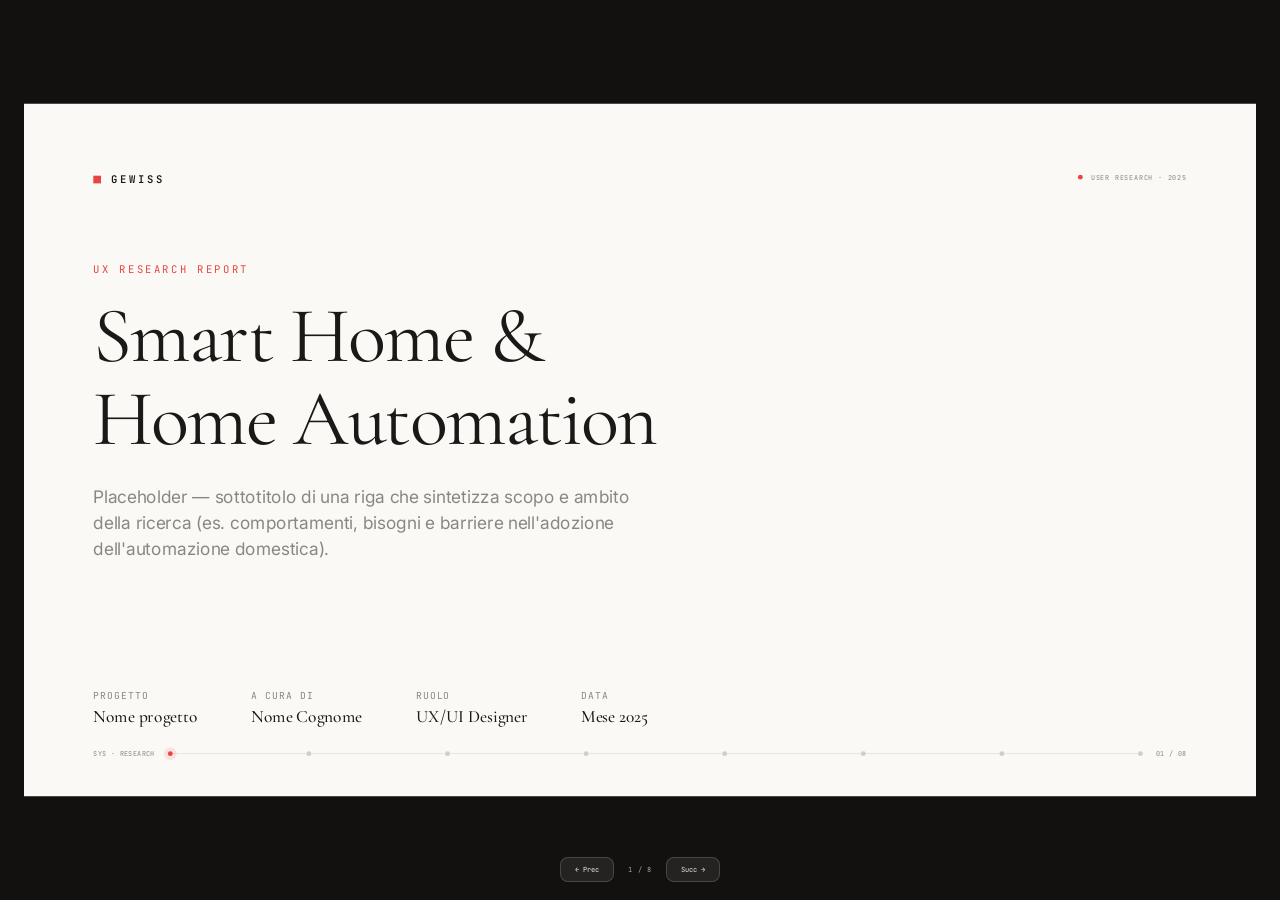
==== index.html @ 470aae7a "deploy: update index.html to main version" ====
<!doctype html>
<html lang="it">
<head>
<meta charset="utf-8" />
<meta name="viewport" content="width=device-width, initial-scale=1" />
<title>Gewiss · User Research — Smart Home</title>
<link rel="preconnect" href="https://fonts.googleapis.com">
<link rel="preconnect" href="https://fonts.gstatic.com" crossorigin>
<link href="https://fonts.googleapis.com/css2?family=Cormorant+Garamond:ital,wght@0,300;0,400;0,500;0,600;0,700;1,300;1,400;1,500&family=Inter:wght@400;500;600;700;800&family=JetBrains+Mono:wght@400;500;600&display=swap" rel="stylesheet">
<style>
  :root {
    /* ---- Palette Gewiss + Swiss Monochrome ---- */
    --o1: #FDFEEF; /* extremely pale orange-yellow */
    --o2: #F9C5B2;
    --o3: #F59B7A;
    --o4: #EF6A3C;
    --brand: #E84642; /* Gewiss orange-red accent */
    --o6: #D83706;
    --o7: #A22900;
    
    /* Monochrome base grays */
    --g1: #FAF9F6; /* warm off-white (alabaster) */
    --g2: #F3F1ED; /* light warm gray */
    --g3: #E6E3DE; /* lines gray */
    --g4: #D2CDC6;
    --g5: #8C867E;
    --g6: #5C5751;
    --g7: #1A1918; /* rich near-black */
    --g8: #000000;
    
    --beige: #C8B49A;
    --blue: #4A90D9;
    --lime: #8AC34A;
    --purple: #9B59B6;
    --teal: #26A69A;

    --ink: var(--g7);
    --muted: var(--g6);
    --faint: var(--g5);
    --line: var(--g3);
    --surface: #FFFFFF;
    --page: var(--g1);

    --sans: "Inter", -apple-system, BlinkMacSystemFont, "Segoe UI", sans-serif;
    --serif: "Cormorant Garamond", Georgia, serif;
    --mono: "JetBrains Mono", ui-monospace, SFMono-Regular, Menlo, monospace;

    --stage-w: 1280px;
    --stage-h: 720px;
    --pad: 72px;
  }

  * { box-sizing: border-box; }
  html, body { margin: 0; height: 100%; }
  body {
    background: #121110;
    font-family: var(--sans);
    color: var(--ink);
    -webkit-font-smoothing: antialiased;
    overflow: hidden;
  }

  /* ---------- Deck viewport / fit-to-screen ---------- */
  #viewport {
    position: fixed; inset: 0;
    display: flex; align-items: center; justify-content: center;
  }
  #scaler { 
    width: var(--stage-w); 
    height: var(--stage-h); 
    transform-origin: center center; 
    overflow: hidden; /* prevents transition leakage */
  }

  .slide {
    position: absolute; top: 0; left: 0;
    width: var(--stage-w); height: var(--stage-h);
    background: var(--page);
    padding: var(--pad);
    display: none;
    overflow: hidden;
  }

  /* ---------- Shared: system rail (signature) ---------- */
  .kicker {
    font-family: var(--mono); 
    font-size: 7px !important; /* chrome at 7px */
    letter-spacing: .14em;
    text-transform: uppercase; 
    color: var(--faint);
    display: flex; align-items: center; gap: 8px;
  }
  .kicker .dot { width: 5px; height: 5px; border-radius: 50%; background: var(--brand); }

  .rail {
    position: absolute; left: var(--pad); right: var(--pad); bottom: 40px;
    display: flex; align-items: center; gap: 0;
  }
  .rail .track { flex: 1; height: 1px; background: var(--line); position: relative; }
  .rail .node {
    width: 5px !important; height: 5px !important; border-radius: 50%; background: var(--g4);
    position: absolute; top: -2px; transform: translateX(-50%);
  }
  .rail .node.on { background: var(--brand); box-shadow: 0 0 0 4px rgba(232,70,66,.12); }
  .rail .tag {
    font-family: var(--mono); 
    font-size: 7px !important; /* chrome at 7px */
    color: var(--faint);
    letter-spacing: .08em; white-space: nowrap;
  }
  .rail .tag.left { margin-right: 16px; }
  .rail .tag.right { margin-left: 16px; }

  /* ---------- Slide 1 · Cover ---------- */
  .cover { display: flex; flex-direction: column; height: 100%; }
  .cover .top { display: flex; justify-content: space-between; align-items: flex-start; }
  .brandmark {
    font-family: var(--mono); font-weight: 600; font-size: 11px; letter-spacing: .22em;
    color: var(--ink); text-transform: uppercase;
    display: flex; align-items: center; gap: 10px;
  }
  .brandmark .sq { width: 8px; height: 8px; background: var(--brand); }
  .cover .center { flex: 1; display: flex; flex-direction: column; justify-content: center; }
  .cover .eyebrow {
    font-family: var(--mono); font-size: 11px; letter-spacing: .18em; text-transform: uppercase;
    color: var(--brand); margin-bottom: 20px;
  }
  .cover h1 {
    font-family: var(--serif); /* Serif for editorial feel */
    font-size: 82px; line-height: 1.05; font-weight: 400; letter-spacing: -0.02em;
    margin: 0; color: var(--ink); max-width: 15ch;
  }
  .cover h1 em { font-style: italic; font-weight: 300; color: var(--faint); }
  .cover .lead {
    margin-top: 24px; font-size: 18px; color: var(--muted); max-width: 52ch; line-height: 1.5;
  }
  .cover .meta {
    display: flex; gap: 56px; margin-top: 36px;
  }
  .metaItem { display: flex; flex-direction: column; gap: 4px; }
  .metaItem .lab { font-family: var(--mono); font-size: 10px; letter-spacing: .12em; text-transform: uppercase; color: var(--faint); }
  .metaItem .val { font-family: var(--serif); font-size: 18px; color: var(--ink); font-weight: 500; }
  .ph { color: var(--faint); font-weight: 400; }

  /* ---------- Slide 2 · Indice ---------- */
  .head { display: flex; justify-content: space-between; align-items: baseline; }
  .head h2 {
    font-family: var(--serif); /* Elegant Serif Title */
    font-size: 52px; font-weight: 400; letter-spacing: -0.02em; margin: 0; color: var(--ink);
  }
  .agenda { margin-top: 48px; }
  .agenda .row {
    display: grid; grid-template-columns: 64px 1fr auto; align-items: center;
    gap: 28px; padding: 18px 4px; border-top: 1px solid var(--line);
  }
  .agenda .row:last-child { border-bottom: 1px solid var(--line); }
  .agenda .num { font-family: var(--serif); font-size: 20px; font-weight: 400; color: var(--faint); }
  .agenda .row.hot .num { color: var(--brand); }
  .agenda .row.hot .num::after { 
    content: ""; display: inline-block; width: 5px; height: 5px; 
    border-radius: 50%; background: var(--brand); margin-left: 12px; 
    vertical-align: middle; 
  }
  .agenda .title { font-family: var(--sans); font-size: 22px; font-weight: 500; color: var(--ink); letter-spacing: -0.01em; }
  .agenda .sub { font-family: var(--mono); font-size: 10px; color: var(--faint); letter-spacing: .05em; }

  /* ---------- Slide 3 · Personas ---------- */
  .cards { margin-top: 34px; display: grid; grid-template-columns: repeat(3, 1fr); gap: 24px; }
  .card {
    background: var(--surface); border: 1px solid var(--line); border-radius: 0px; /* Sharp corners for Swiss look */
    padding: 24px 24px 16px; display: flex; flex-direction: column; gap: 16px; min-height: 0;
  }
  .photo {
    width: 100%; height: 180px; border-radius: 0px; /* Sharp corners */
    background: repeating-linear-gradient(45deg, var(--g2), var(--g2) 10px, var(--g1) 10px, var(--g1) 20px);
    border: 1px solid var(--line);
    display: flex; align-items: center; justify-content: center;
    color: var(--faint); font-family: var(--mono); font-size: 10px; letter-spacing: .12em; text-transform: uppercase;
  }
  .photo.has-img {
    border: 1px solid var(--line);
    background-position: center 25%;
    background-size: cover;
    background-repeat: no-repeat;
    /* Fashion/Art-directed Black & White treatment */
    filter: grayscale(100%) contrast(1.1) brightness(0.95);
    transition: filter 0.3s ease;
  }
  .photo.has-img:hover {
    filter: grayscale(0%) contrast(1) brightness(1);
  }
  .archetype { display: flex; align-items: center; gap: 9px; }
  .archetype .pdot { width: 8px; height: 8px; border-radius: 50%; }
  .archetype .plabel { font-family: var(--mono); font-size: 10px; letter-spacing: .12em; text-transform: uppercase; color: var(--muted); }
  .pname { font-family: var(--serif); font-size: 28px; font-weight: 500; color: var(--ink); letter-spacing: -0.01em; line-height: 1.1; }
  .prole { font-family: var(--sans); font-size: 13px; color: var(--muted); margin-top: 4px; }
  .attrs { display: flex; flex-direction: column; gap: 9px; margin-top: 2px; }
  .attr { display: flex; justify-content: space-between; gap: 12px; font-size: 12px; }
  .attr .k { font-family: var(--mono); font-size: 10px; letter-spacing: .06em; text-transform: uppercase; color: var(--faint); }
  .attr .v { color: var(--ink); text-align: right; }
  .caption {
    margin-top: auto; padding-top: 14px; border-top: 1px solid var(--line);
    font-size: 12px; line-height: 1.5; color: var(--muted); font-style: italic;
  }

  /* ---------- Slide 4 · Insights (editorial grid) ---------- */
  .insights {
    margin-top: 40px;
    display: grid; grid-template-columns: repeat(3, 1fr); column-gap: 48px; row-gap: 0;
  }
  .ins {
    border-top: 1px solid var(--line);
    padding: 24px 0 26px;
    display: flex; flex-direction: column; gap: 10px;
    position: relative;
  }
  .ins .n { font-family: var(--serif); font-size: 24px; font-weight: 400; color: var(--faint); }
  .ins p { margin: 0; font-family: var(--sans); font-size: 15px; line-height: 1.5; color: var(--ink); font-weight: 400; }
  .ins.hot { border-top-color: var(--brand); }
  .ins.hot .n { color: var(--brand); }
  .ins .flag {
    font-family: var(--mono); font-size: 9px; letter-spacing: .14em; text-transform: uppercase;
    color: var(--brand); margin-top: 2px;
  }

  /* ---------- Slide · Contesto & obiettivi ---------- */
  .ctx { display: flex; gap: 56px; height: 100%; align-items: stretch; }
  .ctx-left { flex: 1.12; display: flex; flex-direction: column; }
  .ctx-brand { font-family: var(--mono); font-size: 10px; letter-spacing: .2em; text-transform: uppercase; color: var(--ink); margin-top: 20px; }
  .ctx-mid { display: flex; flex-direction: column; justify-content: center; height: 100%; }
  .ctx-mid h2 { font-family: var(--serif); font-size: 54px; line-height: 1.1; font-weight: 400; letter-spacing: -0.02em; margin: 0; color: var(--ink); }
  .ctx-mid .sub { margin-top: 22px; font-size: 18px; line-height: 1.5; color: var(--muted); max-width: 38ch; font-weight: 300; }
  .hl-brand { color: var(--brand); }
  .hl-mute { color: var(--faint); }
  .hl-ink { color: var(--ink); font-weight: 600; }
  .quals-lab { font-family: var(--mono); font-size: 10px; letter-spacing: .14em; text-transform: uppercase; color: var(--faint); margin-bottom: 14px; }
  .quals { display: flex; gap: 24px; flex-wrap: wrap; }
  .qual { display: flex; align-items: center; gap: 9px; font-size: 14px; color: var(--ink); font-weight: 500; }
  .qual .qd { width: 8px; height: 8px; border-radius: 50%; }
  .ctx-right { 
    flex: 1; border-radius: 0px; border: 1px solid var(--line); background-size: cover; background-position: center; 
    filter: grayscale(100%) contrast(1.1) brightness(0.95);
    transition: filter 0.3s ease;
  }
  .ctx-right:hover {
    filter: grayscale(0%) contrast(1) brightness(1);
  }

  /* ---------- Slide · Metodologia & partecipanti ---------- */
  .method { display: flex; gap: 64px; margin-top: 40px; }
  .mcol { flex: 1; display: flex; flex-direction: column; }
  .mlabel { font-family: var(--mono); font-size: 10px; letter-spacing: .14em; text-transform: uppercase; color: var(--faint); margin-bottom: 22px; }
  .step { display: grid; grid-template-columns: auto 1fr; gap: 22px; padding: 22px 0; }
  .step .sn { font-family: var(--serif); font-size: 20px; color: var(--brand); letter-spacing: .06em; padding-top: 3px; }
  .step h3 { margin: 0 0 6px; font-family: var(--serif); font-size: 22px; font-weight: 500; letter-spacing: -0.01em; color: var(--ink); }
  .step p { margin: 0; font-size: 14px; line-height: 1.45; color: var(--muted); max-width: 40ch; }

  .pnum { display: flex; align-items: baseline; gap: 16px; margin-top: 2px; }
  .pnum .big { font-family: var(--serif); font-size: 96px; font-weight: 300; line-height: .9; letter-spacing: -0.04em; color: var(--brand); }
  .pnum .plab { font-size: 18px; font-weight: 500; color: var(--ink); }
  .pnote { margin-top: 14px; font-size: 14px; line-height: 1.45; color: var(--muted); max-width: 34ch; }
  .pgrid { margin-top: 30px; display: grid; grid-template-columns: repeat(10, 16px); gap: 12px; }
  .pgrid span { width: 12px; height: 12px; border-radius: 50%; background: var(--brand); }
  .pgrid span.ghost { background: var(--o2); }

  /* ---------- Slide · Opportunità di design ---------- */
  .opps { margin-top: 40px; display: grid; grid-template-columns: repeat(2, 1fr); gap: 24px; }
  .opp-card {
    background: var(--surface); border: 1px solid var(--line); border-radius: 0px; /* Sharp corners */
    padding: 28px 28px 24px; display: flex; flex-direction: column; gap: 14px;
  }
  .opp-card .opp-num {
    font-family: var(--serif); font-size: 20px; font-weight: 400;
    color: var(--brand);
  }
  .opp-card h3 {
    margin: 0; font-family: var(--serif); font-size: 24px; font-weight: 500; letter-spacing: -0.01em;
    color: var(--ink); line-height: 1.25;
  }
  .opp-card .opp-desc {
    margin: 0; font-size: 14px; line-height: 1.5; color: var(--muted); max-width: 42ch;
  }
  .opp-card .opp-tag {
    margin-top: auto; padding-top: 14px; border-top: 1px solid var(--line);
    font-family: var(--mono); font-size: 10px; letter-spacing: .14em;
    text-transform: uppercase; color: var(--faint);
  }
  .opp-card.highlight { 
    border-color: var(--brand); 
    background: linear-gradient(180deg, #fff 0%, var(--o1) 150%);
  }

  /* ---------- Chrome (nav + counter) ---------- */
  .chrome { position: fixed; bottom: 18px; left: 0; right: 0; display: flex; justify-content: center; gap: 14px; z-index: 10; }
  .chrome button {
    font-family: var(--mono); font-size: 7px !important; /* chrome at 7px */
    background: rgba(255,255,255,0.08); color: #e9e6e4; border: 1px solid rgba(255,255,255,0.16);
    padding: 7px 14px; border-radius: 8px; cursor: pointer; transition: background .15s;
  }
  .chrome button:hover { background: rgba(255,255,255,0.16); }
  .chrome button:focus-visible { outline: 2px solid var(--brand); outline-offset: 2px; }
  .counter { font-family: var(--mono); font-size: 7px !important; color: #a29e9c; align-self: center; letter-spacing: .1em; }

  @media (prefers-reduced-motion:reduce) { * { transition: none!important; } }

  /* ---------- Print → one 16:9 slide per page ---------- */
  @page { size: 1280px 720px; margin: 0; }

  /* ── Keynote-style Slide transition animations (ease ease) ── */
  @keyframes slideCrossFadeIn {
    from { opacity: 0; }
    to   { opacity: 1; }
  }
  @keyframes elementFadeIn {
    from { opacity: 0; transform: translateY(12px); }
    to   { opacity: 1; transform: translateY(0); }
  }
  @keyframes cardIn {
    from { opacity: 0; transform: translateY(14px); }
    to   { opacity: 1; transform: translateY(0); }
  }
  @keyframes fadeIn {
    from { opacity: 0; }
    to   { opacity: 1; }
  }

  /* Entering slide: fades in on top */
  .slide.active {
    display: block;
    z-index: 2;
    animation: slideCrossFadeIn 0.3s ease forwards;
  }

  /* Leaving slide: stays fully opaque below until removed */
  .slide.leaving {
    display: block !important;
    z-index: 1;
    opacity: 1;
    pointer-events: none;
  }

  /* ── Element entry animation (staggered on active slides, delayed by 0.2s to stagger during slide fade-in) ── */
  .slide.active .agenda .row,
  .slide.active .mcol,
  .slide.active .step,
  .slide.active .card,
  .slide.active .ins,
  .slide.active .opp-card {
    opacity: 0;
    animation: elementFadeIn 0.45s ease both;
  }

  /* Agenda row stagger */
  .slide.active .agenda .row:nth-child(1) { animation-delay: 0.24s; }
  .slide.active .agenda .row:nth-child(2) { animation-delay: 0.30s; }
  .slide.active .agenda .row:nth-child(3) { animation-delay: 0.36s; }
  .slide.active .agenda .row:nth-child(4) { animation-delay: 0.42s; }
  .slide.active .agenda .row:nth-child(5) { animation-delay: 0.48s; }
  .slide.active .agenda .row:nth-child(6) { animation-delay: 0.54s; }

  /* Method stagger */
  .slide.active .mcol:nth-child(1) { animation-delay: 0.24s; }
  .slide.active .mcol:nth-child(2) { animation-delay: 0.34s; }

  .slide.active .step:nth-child(1) { animation-delay: 0.28s; }
  .slide.active .step:nth-child(2) { animation-delay: 0.38s; }
  .slide.active .step:nth-child(3) { animation-delay: 0.48s; }

  /* Archetype card stagger */
  .slide.active .card:nth-child(1) { animation-delay: 0.24s; }
  .slide.active .card:nth-child(2) { animation-delay: 0.34s; }
  .slide.active .card:nth-child(3) { animation-delay: 0.44s; }

  /* Insight card stagger */
  .slide.active .ins:nth-child(1) { animation-delay: 0.24s; }
  .slide.active .ins:nth-child(2) { animation-delay: 0.34s; }
  .slide.active .ins:nth-child(3) { animation-delay: 0.44s; }

  /* Opportunities card stagger */
  .slide.active .opp-card:nth-child(1) { animation-delay: 0.24s; }
  .slide.active .opp-card:nth-child(2) { animation-delay: 0.34s; }
  .slide.active .opp-card:nth-child(3) { animation-delay: 0.44s; }

  /* User journey card stagger */
  .journey-panel.active .p-col {
    opacity: 0;
    animation: cardIn 0.45s ease both;
  }
  .journey-panel.active .p-col:nth-child(1) { animation-delay: 0.26s; }
  .journey-panel.active .p-col:nth-child(2) { animation-delay: 0.32s; }
  .journey-panel.active .p-col:nth-child(3) { animation-delay: 0.38s; }
  .journey-panel.active .p-col:nth-child(4) { animation-delay: 0.44s; }
  .journey-panel.active .p-col:nth-child(5) { animation-delay: 0.50s; }
</style>
</head>
<body>

<div id="viewport">
  <div id="scaler">

    <!-- ============ SLIDE 1 · COPERTINA ============ -->
    <section class="slide active" data-name="Copertina">
      <div class="cover">
        <div class="top">
          <div class="brandmark"><span class="sq"></span>GEWISS</div>
          <div class="kicker"><span class="dot"></span>User Research · 2025</div>
        </div>

        <div class="center">
          <div class="eyebrow">UX Research Report</div>
          <h1>Smart Home &amp;<br>Home Automation</h1>
          <p class="lead"><span class="ph">Placeholder — sottotitolo di una riga che sintetizza scopo e ambito della ricerca (es. comportamenti, bisogni e barriere nell'adozione dell'automazione domestica).</span></p>
        </div>

        <div class="meta">
          <div class="metaItem"><span class="lab">Progetto</span><span class="val ph">Nome progetto</span></div>
          <div class="metaItem"><span class="lab">A cura di</span><span class="val ph">Nome Cognome</span></div>
          <div class="metaItem"><span class="lab">Ruolo</span><span class="val ph">UX/UI Designer</span></div>
          <div class="metaItem"><span class="lab">Data</span><span class="val ph">Mese 2025</span></div>
        </div>
      </div>

            <div class="rail">
        <span class="tag left">SYS · RESEARCH</span>
        <div class="track">
          <span class="node on" style="left:0%"></span>
          <span class="node" style="left:14.3%"></span>
          <span class="node" style="left:28.6%"></span>
          <span class="node" style="left:42.9%"></span>
          <span class="node" style="left:57.1%"></span>
          <span class="node" style="left:71.4%"></span>
          <span class="node" style="left:85.7%"></span>
          <span class="node" style="left:100%"></span>
        </div>
        <span class="tag right">01 / 08</span>
      </div>
    </section>

    <!-- ============ SLIDE 2 · INDICE ============ -->
    <section class="slide" data-name="Indice">
      <div class="head">
        <h2>Indice</h2>
        <div class="kicker"><span class="dot"></span>00 · Overview</div>
      </div>

      <div class="agenda">
        <div class="row">
          <span class="num">01</span>
          <span class="title">Contesto &amp; obiettivi</span>
          <span class="sub">Overview del progetto</span>
        </div>
        <div class="row">
          <span class="num">02</span>
          <span class="title">Metodologia &amp; partecipanti</span>
          <span class="sub">Desk research · survey · interviste</span>
        </div>
        <div class="row">
          <span class="num">03</span>
          <span class="title">User Personas</span>
          <span class="sub">3 profili</span>
        </div>
        <div class="row">
          <span class="num">04</span>
          <span class="title">Insights</span>
          <span class="sub">9 insight chiave</span>
        </div>
        <div class="row">
          <span class="num">05</span>
          <span class="title">User journey</span>
          <span class="sub">Mappe d'uso: Marco, Chiara, Pina</span>
        </div>
        <div class="row hot">
          <span class="num">06</span>
          <span class="title">Opportunità di design</span>
          <span class="sub">4 opportunità prodotto</span>
        </div>
      </div>

            <div class="rail">
        <span class="tag left">SYS · INDEX</span>
        <div class="track">
          <span class="node" style="left:0%"></span>
          <span class="node on" style="left:14.3%"></span>
          <span class="node" style="left:28.6%"></span>
          <span class="node" style="left:42.9%"></span>
          <span class="node" style="left:57.1%"></span>
          <span class="node" style="left:71.4%"></span>
          <span class="node" style="left:85.7%"></span>
          <span class="node" style="left:100%"></span>
        </div>
        <span class="tag right">02 / 08</span>
      </div>
    </section>

    <!-- ============ SLIDE · CONTESTO & OBIETTIVI ============ -->
    <section class="slide" data-name="Contesto & obiettivi">
      <div class="ctx">
        <div class="ctx-left">
          <div class="kicker"><span class="dot"></span>01 · Contesto &amp; obiettivi</div>
          <div class="ctx-brand">AI Home Agent · GEWISS</div>

          <div class="ctx-mid">
            <h2>Dal controllo dei dispositivi alla <span class="hl-brand">collaborazione con la casa</span>.</h2>
            <p class="sub">Un’esperienza <span class="hl-brand">intent-based</span> in cui persone e AI gestiscono la casa <span class="hl-ink">insieme</span>.</p>
          </div>

          <div>
            <div class="quals-lab">La casa diventa</div>
            <div class="quals">
              <span class="qual"><span class="qd" style="background:var(--brand)"></span>Trasparente</span>
              <span class="qual"><span class="qd" style="background:var(--brand)"></span>Affidabile</span>
              <span class="qual"><span class="qd" style="background:var(--brand)"></span>Progressivamente autonoma</span>
            </div>
          </div>
        </div>

        <div class="ctx-right" role="img" aria-label="Rendering di una smart home al tramonto con dispositivi connessi" style="background-image:url('[data-uri]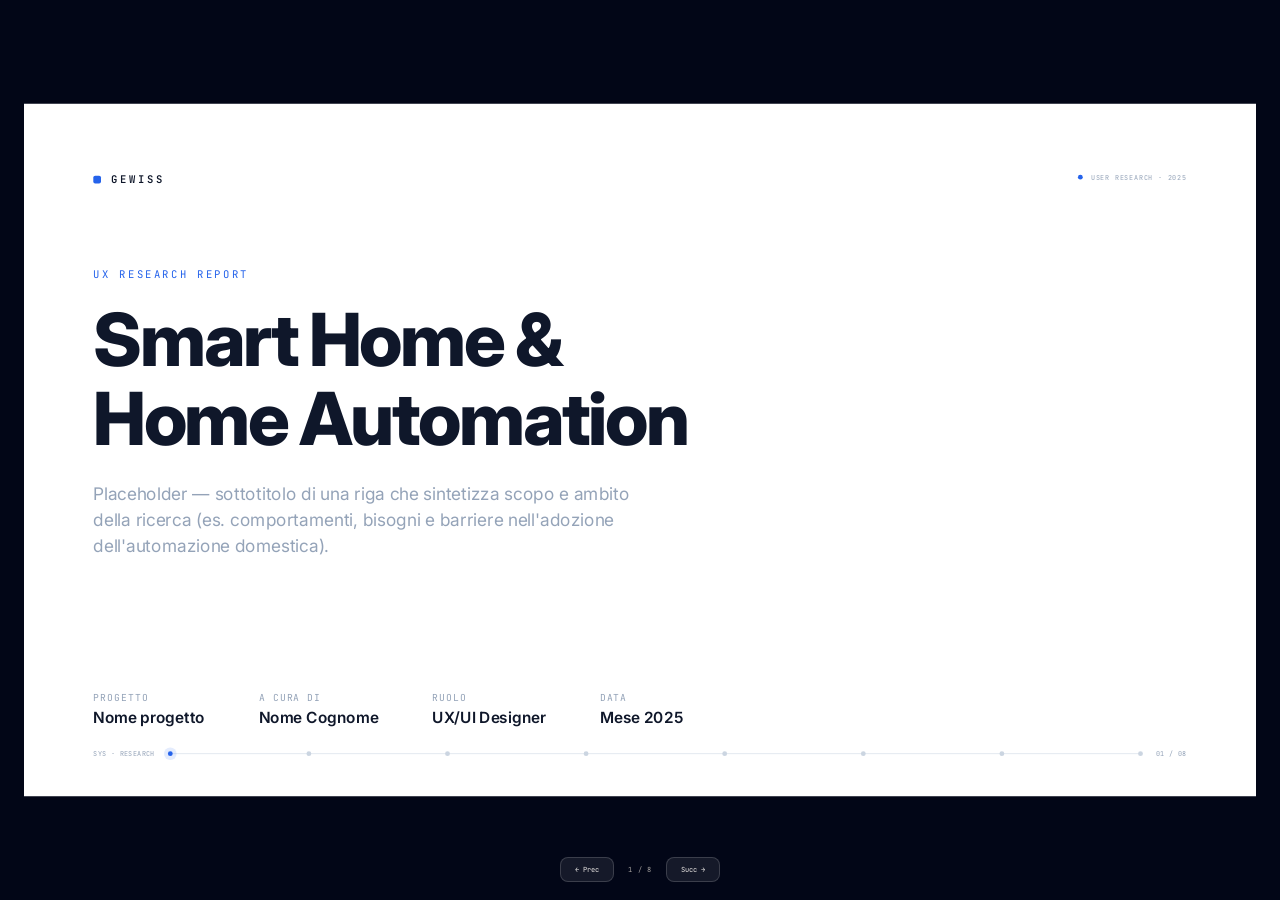
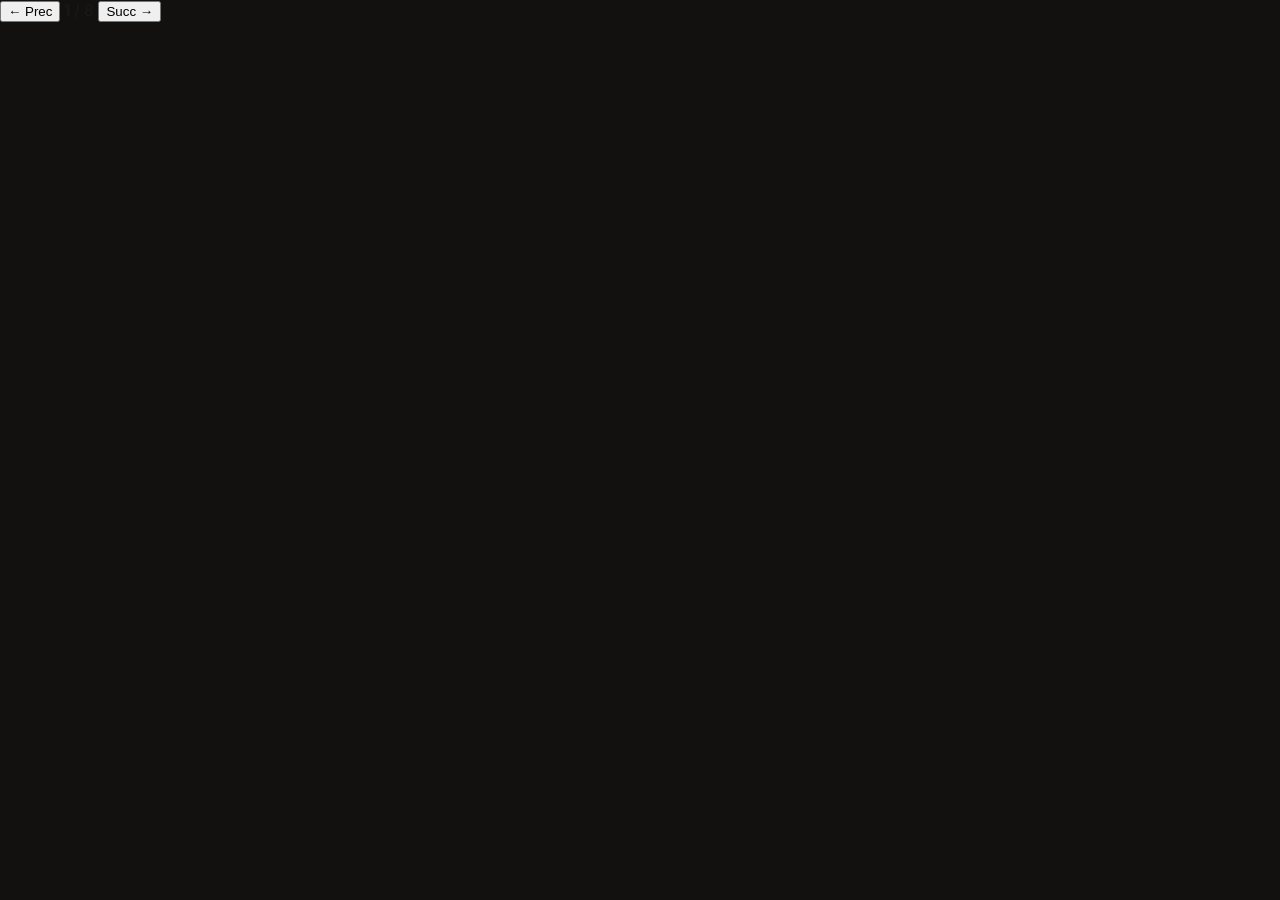
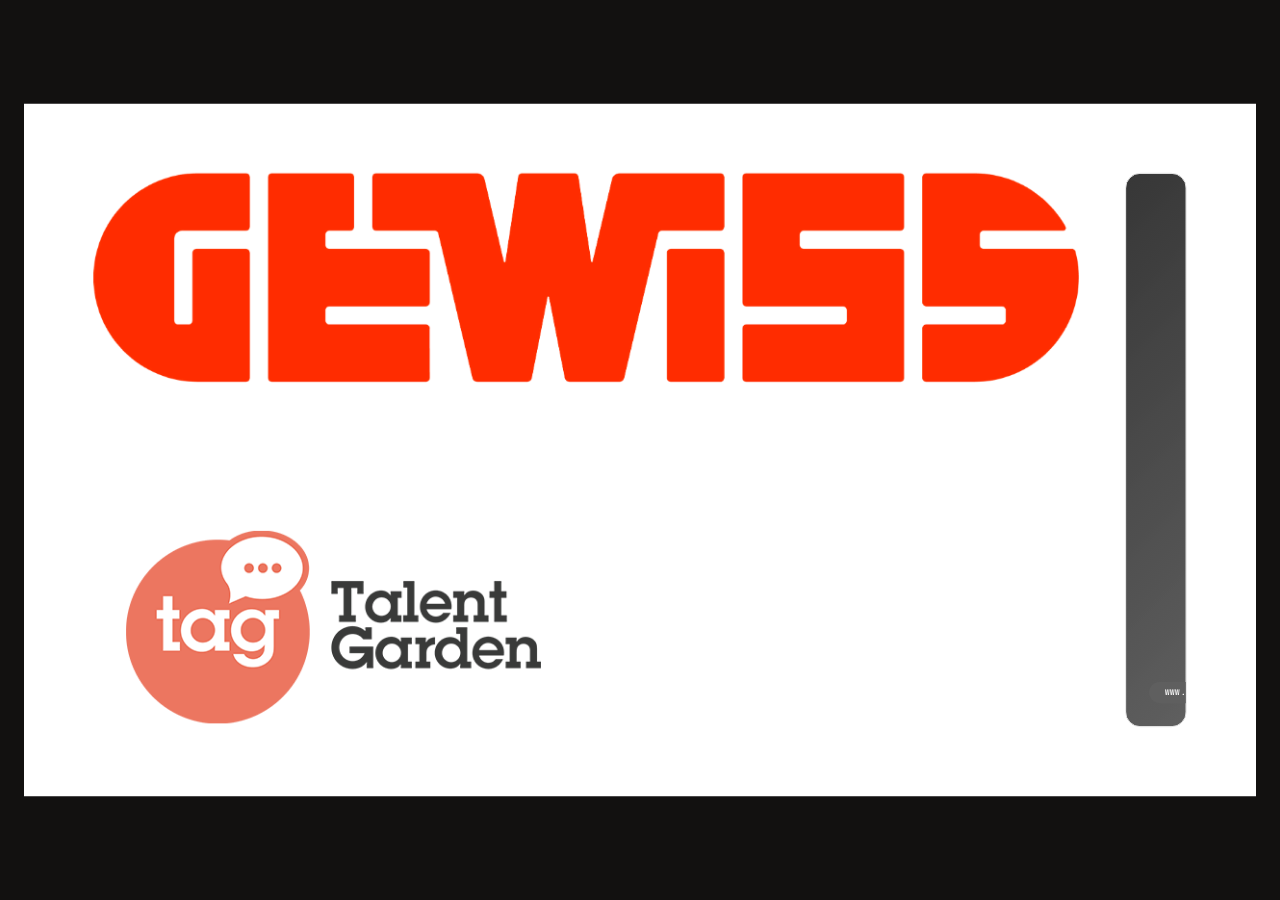
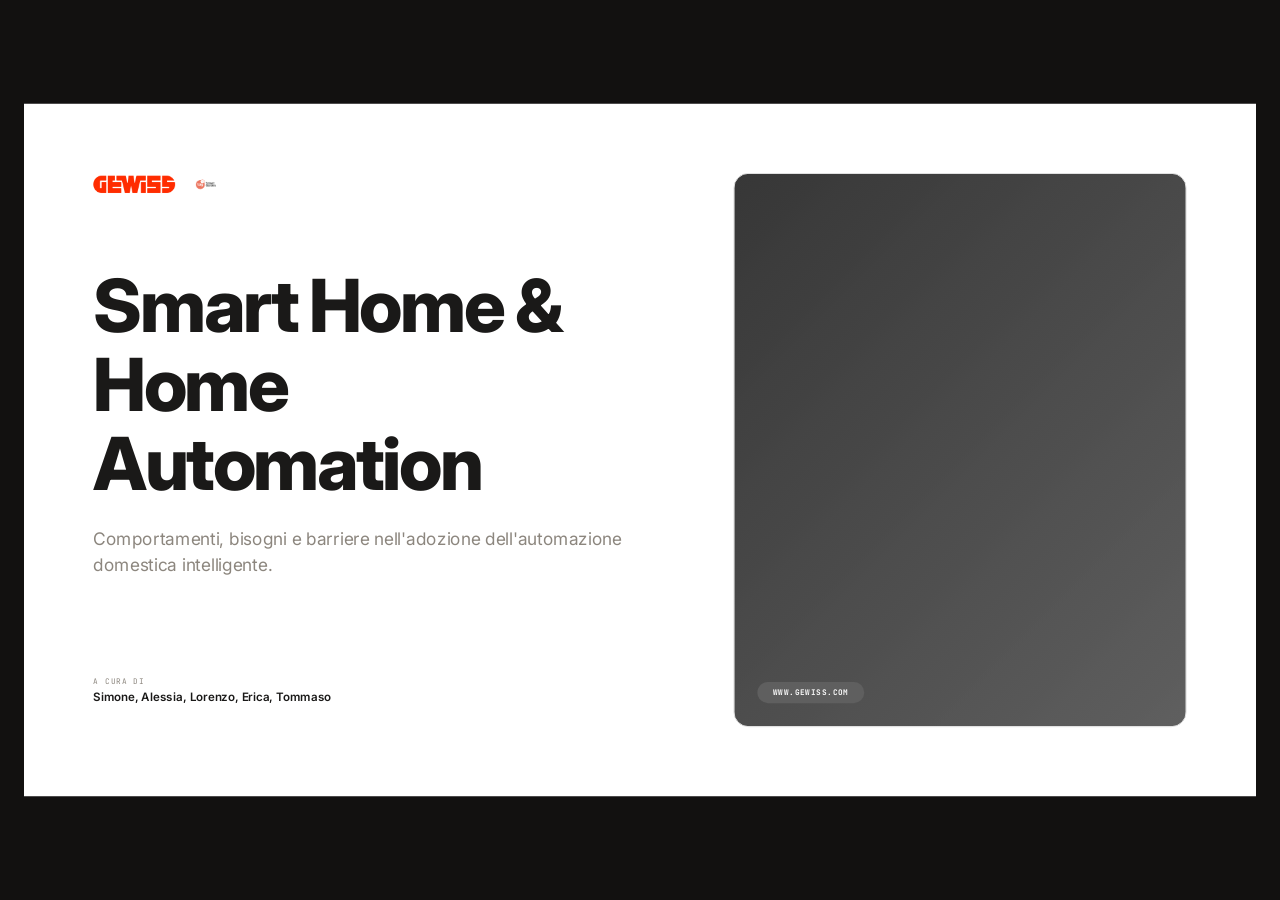
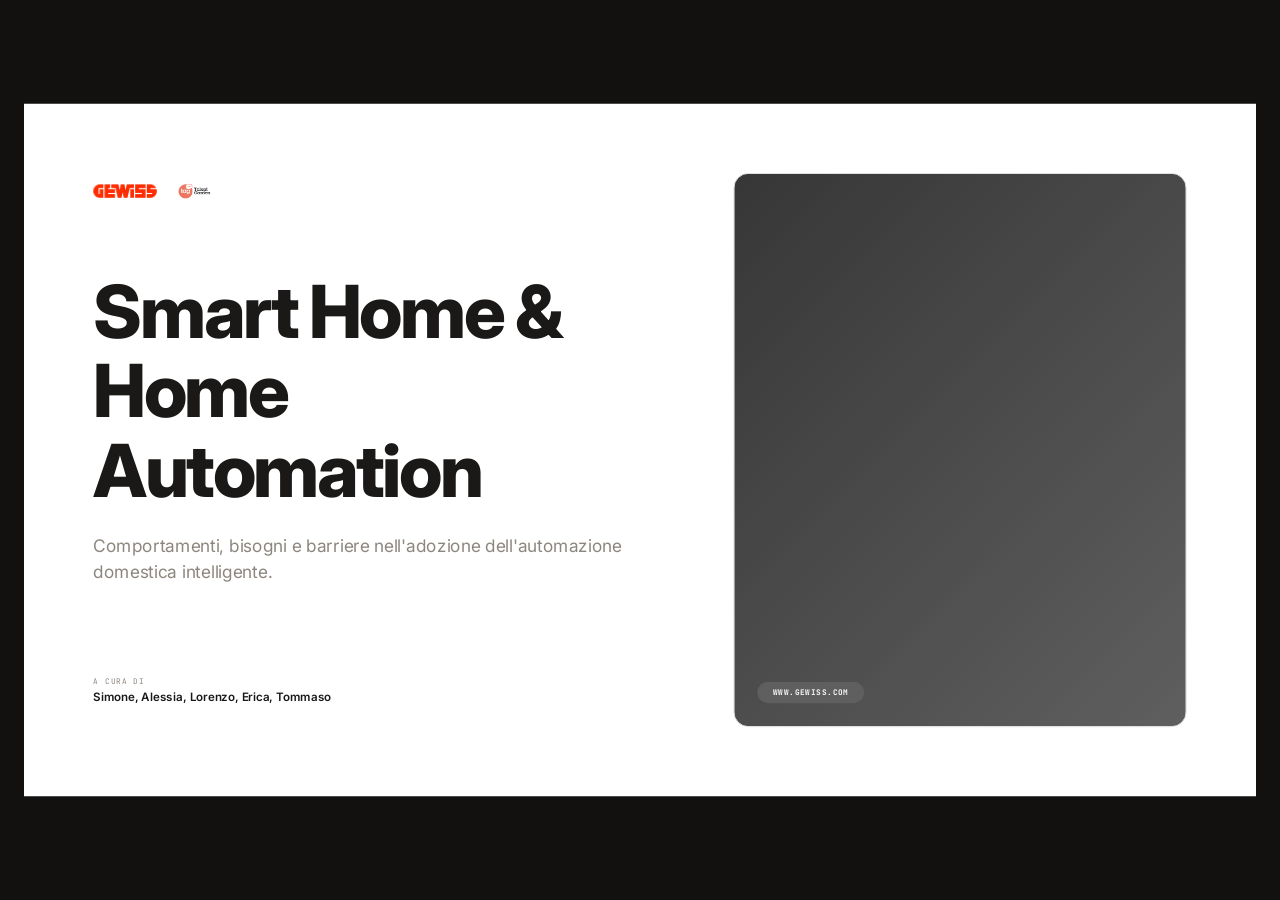
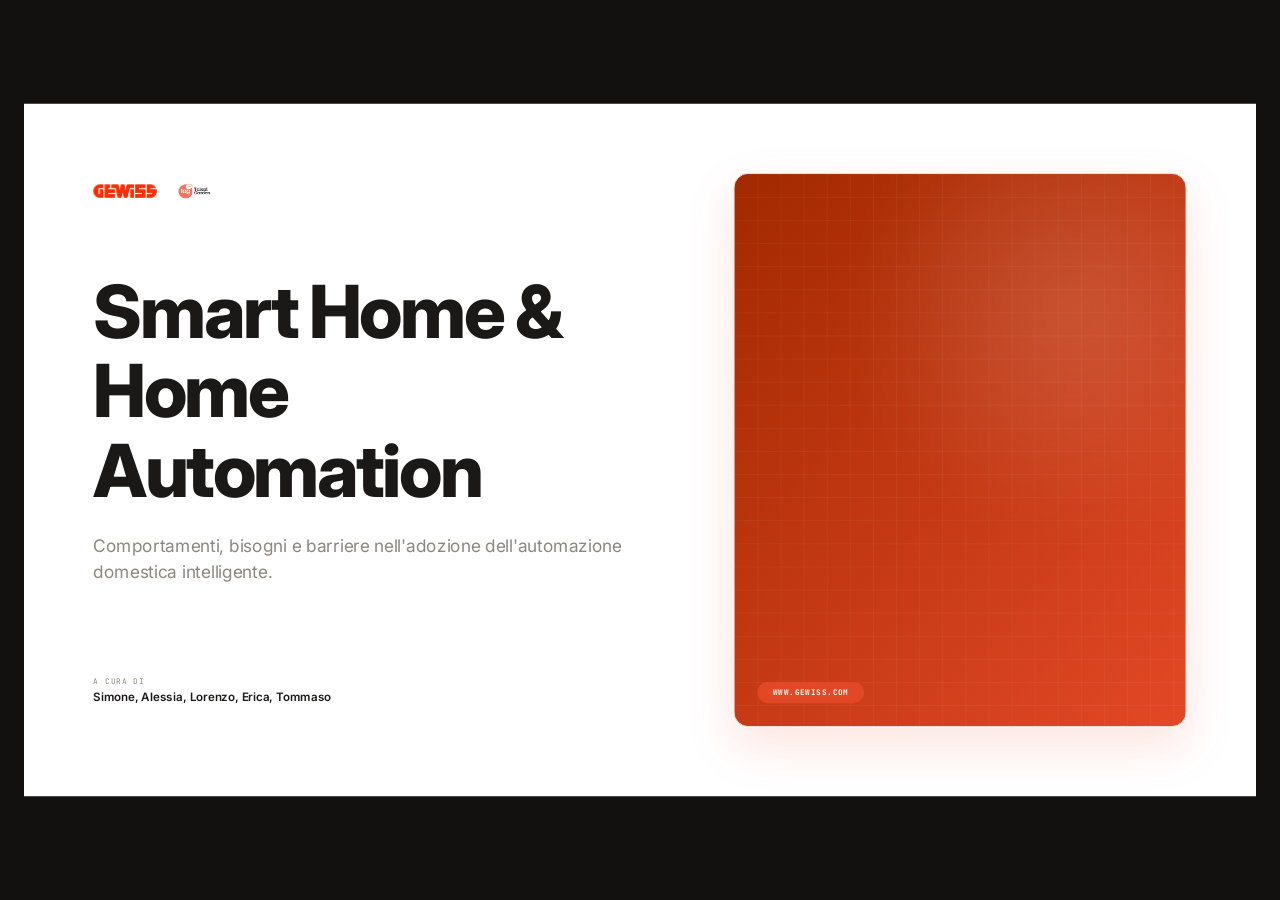
